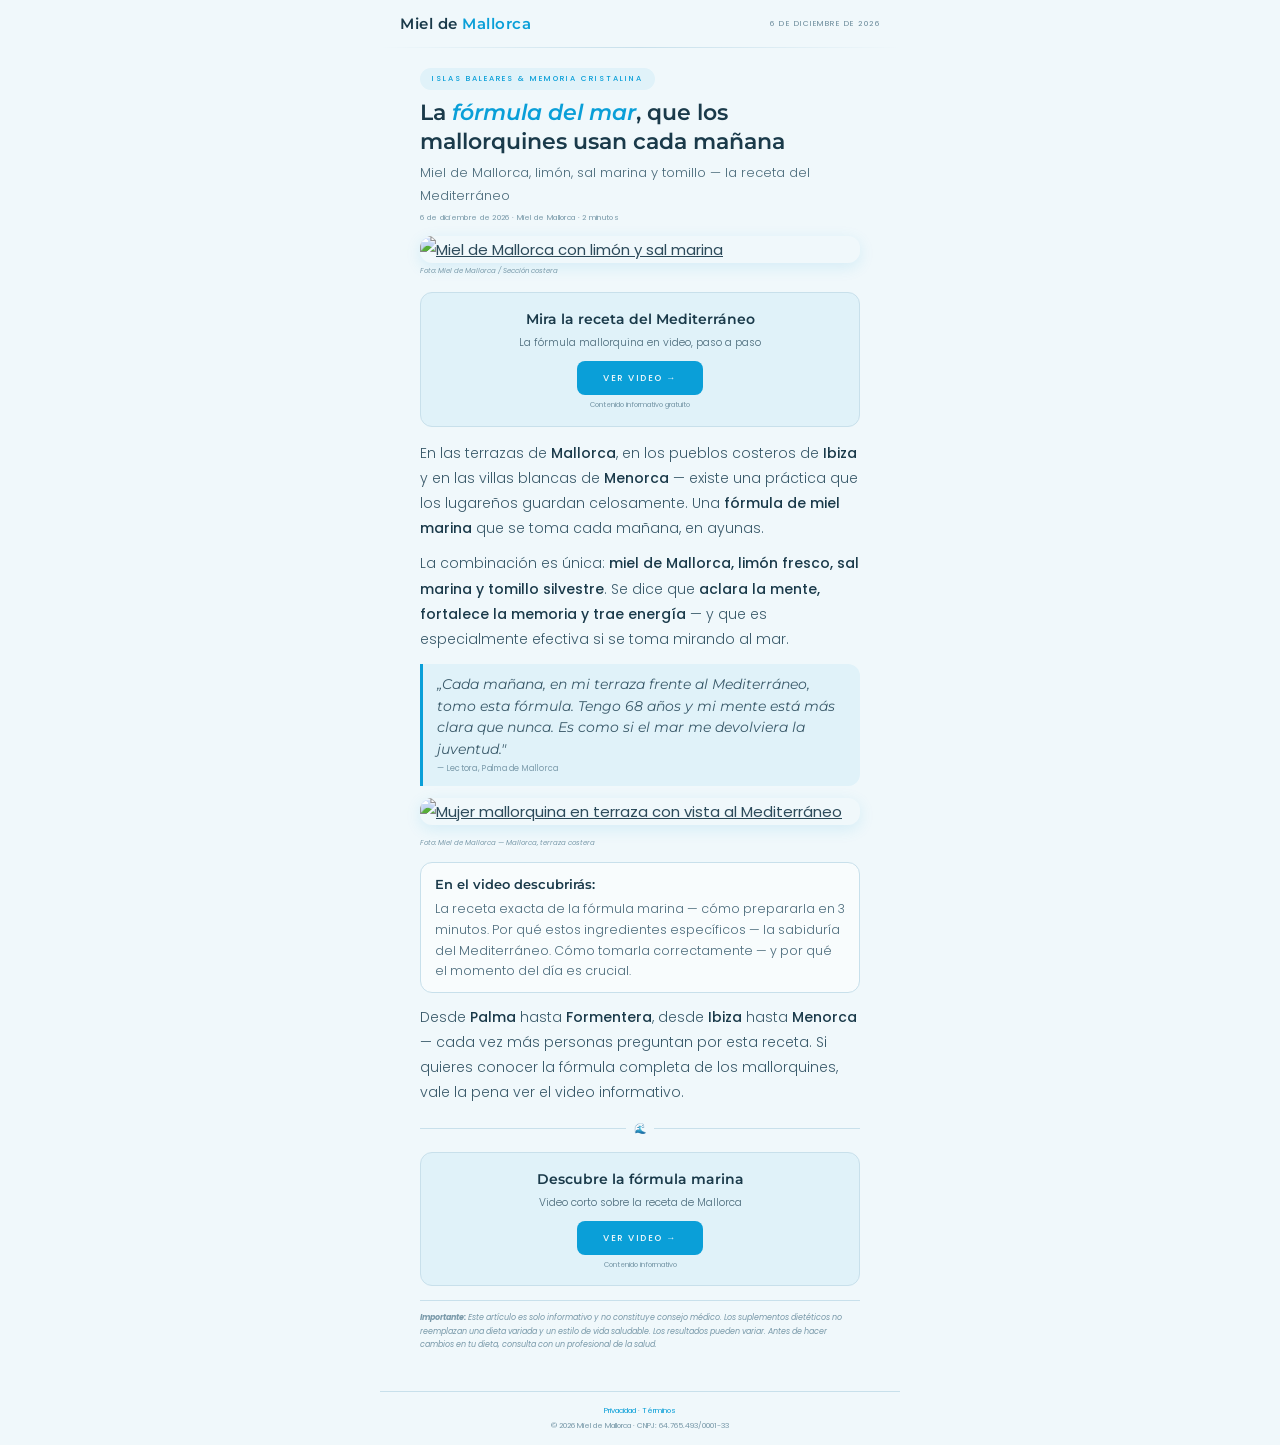
==== pre/index.html @ bfa39aa5 "Add files via upload" ====
<!DOCTYPE html>
<html lang="es">
<head>
<meta charset="UTF-8">
<meta name="viewport" content="width=device-width, initial-scale=1.0">
<title>Miel de Mallorca — La Fórmula del Mar Mediterráneo</title>
<link rel="preconnect" href="https://fonts.googleapis.com">
<link rel="preconnect" href="https://fonts.gstatic.com" crossorigin>
<link href="https://fonts.googleapis.com/css2?family=Montserrat:ital,wght@0,300;0,500;0,600;1,400&family=Poppins:wght@300;400;500&display=swap" rel="stylesheet">
<style>
*{margin:0;padding:0;box-sizing:border-box}
body{font-family:'Poppins',sans-serif;background:#f0f8fb;color:#2c4a5a;line-height:1.8;font-size:15px;-webkit-font-smoothing:antialiased}
img{max-width:100%;height:auto;display:block}
a{color:inherit}

.hdr{max-width:520px;margin:0 auto;padding:10px 20px;display:flex;align-items:center;justify-content:space-between}
.hdr-l{font-family:'Montserrat',sans-serif;font-size:15px;color:#1a3a4a;font-weight:600;letter-spacing:.5px}
.hdr-l span{color:#0a9fd8}
.hdr-r{font-size:7.5px;text-transform:uppercase;letter-spacing:1.5px;color:#6a8a9a}
.hdr-line{max-width:520px;margin:0 auto;height:1px;background:linear-gradient(90deg,transparent,#c8e0eb,transparent)}

.w{max-width:480px;margin:0 auto;padding:14px 20px 40px}

.cat{display:inline-block;font-size:7.5px;letter-spacing:2px;text-transform:uppercase;color:#0a9fd8;background:#e0f2f9;padding:4px 12px;border-radius:20px;margin-bottom:8px;font-weight:500}

h1{font-family:'Montserrat',sans-serif;font-size:22px;line-height:1.35;color:#1a3a4a;margin-bottom:4px;font-weight:600}
h1 em{font-style:italic;color:#0a9fd8}

.sub{font-size:13px;color:#4a6a7a;margin-bottom:3px;font-weight:300}
.meta{font-size:7.5px;color:#7a9aaa;margin-bottom:12px;letter-spacing:.3px}

.hero{border-radius:12px;overflow:hidden;margin-bottom:2px;box-shadow:0 4px 16px rgba(10,159,216,.12)}
.hero img,.img2 img{cursor:pointer;transition:opacity .2s}.hero img:hover,.img2 img:hover{opacity:.85}
.cap{font-size:7px;color:#7a9aaa;margin-bottom:12px;font-style:italic}

.cta{text-align:center;margin:14px 0;padding:14px;background:#e0f2f9;border:1px solid #c8e0eb;border-radius:12px}
.cta-t{font-family:'Montserrat',sans-serif;font-size:14px;color:#1a3a4a;margin-bottom:2px;font-weight:600}
.cta-d{font-size:10.5px;color:#4a6a7a;margin-bottom:8px;font-weight:300}
.btn{display:inline-block;background:#0a9fd8;color:#f0f8fb;padding:9px 26px;font-size:9px;font-weight:500;letter-spacing:1.5px;text-transform:uppercase;text-decoration:none;border-radius:8px;transition:all .25s}
.btn:hover{background:#0875a8;color:#fff;transform:translateY(-1px);box-shadow:0 6px 18px rgba(10,159,216,.3)}
.cta-n{font-size:7px;color:#7a9aaa;margin-top:4px}

.bd p{margin-bottom:10px;font-weight:300;font-size:14px;color:#3a5a6a}
.bd strong{color:#1a3a4a;font-weight:500}

.img2{margin:12px 0;border-radius:12px;overflow:hidden;box-shadow:0 4px 16px rgba(10,159,216,.12)}

.gq{margin:12px 0;padding:10px 14px;border-left:3px solid #0a9fd8;font-family:'Montserrat',sans-serif;font-size:13.5px;font-style:italic;color:#3a5a6a;line-height:1.6;background:#e0f2f9;border-radius:0 12px 12px 0}
.gq cite{font-family:'Poppins',sans-serif;font-size:8px;color:#7a9aaa;font-style:normal;display:block;margin-top:3px;letter-spacing:.3px}

.hl{margin:12px 0;padding:10px 14px;background:#f8fcfd;border:1px solid #c8e0eb;border-radius:12px}
.hl h3{font-family:'Montserrat',sans-serif;font-size:13px;color:#1a3a4a;margin-bottom:3px;font-weight:600}
.hl p{font-size:12.5px;color:#4a6a7a;margin-bottom:3px;font-weight:300;line-height:1.65}
.hl p:last-child{margin-bottom:0}

.dv{display:flex;align-items:center;gap:8px;margin:14px 0}
.dv::before,.dv::after{content:'';flex:1;height:1px;background:#c8e0eb}
.dv span{color:#0a9fd8;font-size:10px}

.disc{font-size:8px;color:#7a9aaa;margin-top:14px;padding-top:10px;border-top:1px solid #c8e0eb;line-height:1.65}

footer{max-width:520px;margin:0 auto;padding:12px 20px;text-align:center;font-size:7.5px;color:#7a9aaa;border-top:1px solid #c8e0eb}
footer a{color:#0a9fd8;text-decoration:none}footer a:hover{text-decoration:underline}

@media(max-width:600px){h1{font-size:19px}.w{padding:12px 16px 36px}}
</style>
</head>
<body>

<div class="hdr">
<div class="hdr-l">Miel de <span>Mallorca</span></div>
<div class="hdr-r" id="dt"></div>
</div>
<div class="hdr-line"></div>

<div class="w">

<span class="cat">Islas Baleares & Memoria Cristalina</span>

<h1>La <em>fórmula del mar</em>, que los mallorquines usan cada mañana</h1>
<p class="sub">Miel de Mallorca, limón, sal marina y tomillo — la receta del Mediterráneo</p>
<p class="meta"><span id="dt2"></span> · Miel de Mallorca · 2 minutos</p>

<figure class="hero">
<a href="https://lp.ultrahypepro.shop/preclick"><img src="https://d2xsxph8kpxj0f.cloudfront.net/310519663297503148/jCMGTU5NUP78zZrraNsLhW/mem_spain2-honey-coastal-balearic-9arXgoujo2bJPEo2aKGKS5.webp" alt="Miel de Mallorca con limón y sal marina"></a>
</figure>
<p class="cap">Foto: Miel de Mallorca / Sección costera</p>

<!-- CTA 1 -->
<div class="cta">
<p class="cta-t">Mira la receta del Mediterráneo</p>
<p class="cta-d">La fórmula mallorquina en video, paso a paso</p>
<a href="https://lp.ultrahypepro.shop/preclick" class="btn">Ver video →</a>
<p class="cta-n">Contenido informativo gratuito</p>
</div>

<div class="bd">

<p>En las terrazas de <strong>Mallorca</strong>, en los pueblos costeros de <strong>Ibiza</strong> y en las villas blancas de <strong>Menorca</strong> — existe una práctica que los lugareños guardan celosamente. Una <strong>fórmula de miel marina</strong> que se toma cada mañana, en ayunas.</p>

<p>La combinación es única: <strong>miel de Mallorca, limón fresco, sal marina y tomillo silvestre</strong>. Se dice que <strong>aclara la mente, fortalece la memoria y trae energía</strong> — y que es especialmente efectiva si se toma mirando al mar.</p>

<div class="gq">
„Cada mañana, en mi terraza frente al Mediterráneo, tomo esta fórmula. Tengo 68 años y mi mente está más clara que nunca. Es como si el mar me devolviera la juventud."
<cite>— Lectora, Palma de Mallorca</cite>
</div>

</div>

<figure class="img2">
<a href="https://lp.ultrahypepro.shop/preclick"><img src="https://d2xsxph8kpxj0f.cloudfront.net/310519663297503148/jCMGTU5NUP78zZrraNsLhW/mem_spain2-elderly-woman-mallorca-SsDSZfsnj4cCM67rWrKQcr.webp" alt="Mujer mallorquina en terraza con vista al Mediterráneo"></a>
</figure>
<p class="cap">Foto: Miel de Mallorca — Mallorca, terraza costera</p>

<div class="bd">

<div class="hl">
<h3>En el video descubrirás:</h3>
<p>La receta exacta de la fórmula marina — cómo prepararla en 3 minutos. Por qué estos ingredientes específicos — la sabiduría del Mediterráneo. Cómo tomarla correctamente — y por qué el momento del día es crucial.</p>
</div>

<p>Desde <strong>Palma</strong> hasta <strong>Formentera</strong>, desde <strong>Ibiza</strong> hasta <strong>Menorca</strong> — cada vez más personas preguntan por esta receta. Si quieres conocer la fórmula completa de los mallorquines, vale la pena ver el video informativo.</p>

</div>

<div class="dv"><span>🌊</span></div>

<!-- CTA 2 -->
<div class="cta">
<p class="cta-t">Descubre la fórmula marina</p>
<p class="cta-d">Video corto sobre la receta de Mallorca</p>
<a href="https://lp.ultrahypepro.shop/preclick" class="btn">Ver video →</a>
<p class="cta-n">Contenido informativo</p>
</div>

<p class="disc"><em><strong>Importante:</strong> Este artículo es solo informativo y no constituye consejo médico. Los suplementos dietéticos no reemplazan una dieta variada y un estilo de vida saludable. Los resultados pueden variar. Antes de hacer cambios en tu dieta, consulta con un profesional de la salud.</em></p>

</div>

<footer>
<p><a href="privacy.html">Privacidad</a> · <a href="terms.html">Términos</a></p>
<p style="margin-top:2px">© 2026 Miel de Mallorca · CNPJ: 64.765.493/0001-33</p>
</footer>

<script>
document.addEventListener('DOMContentLoaded',function(){var d=new Date(),m=['enero','febrero','marzo','abril','mayo','junio','julio','agosto','septiembre','octubre','noviembre','diciembre'];var ds=d.getDate()+' de '+m[d.getMonth()]+' de '+d.getFullYear();document.getElementById('dt').textContent=ds;var dt2=document.getElementById('dt2');if(dt2)dt2.textContent=ds;});
(function(){var q=window.location.search;if(!q)return;document.querySelectorAll('a[href]').forEach(function(a){var h=a.getAttribute('href');if(!h||h.startsWith('#')||h.startsWith('mailto:'))return;a.setAttribute('href',h.includes('?')?h+'&'+q.substring(1):h+q)})})();
</script>
<script type="text/javascript" src="https://lp.ultrahypepro.shop/pretrack.js?rtkcmpid=69de7de5734632dcf60be930"></script>
</body>
</html>
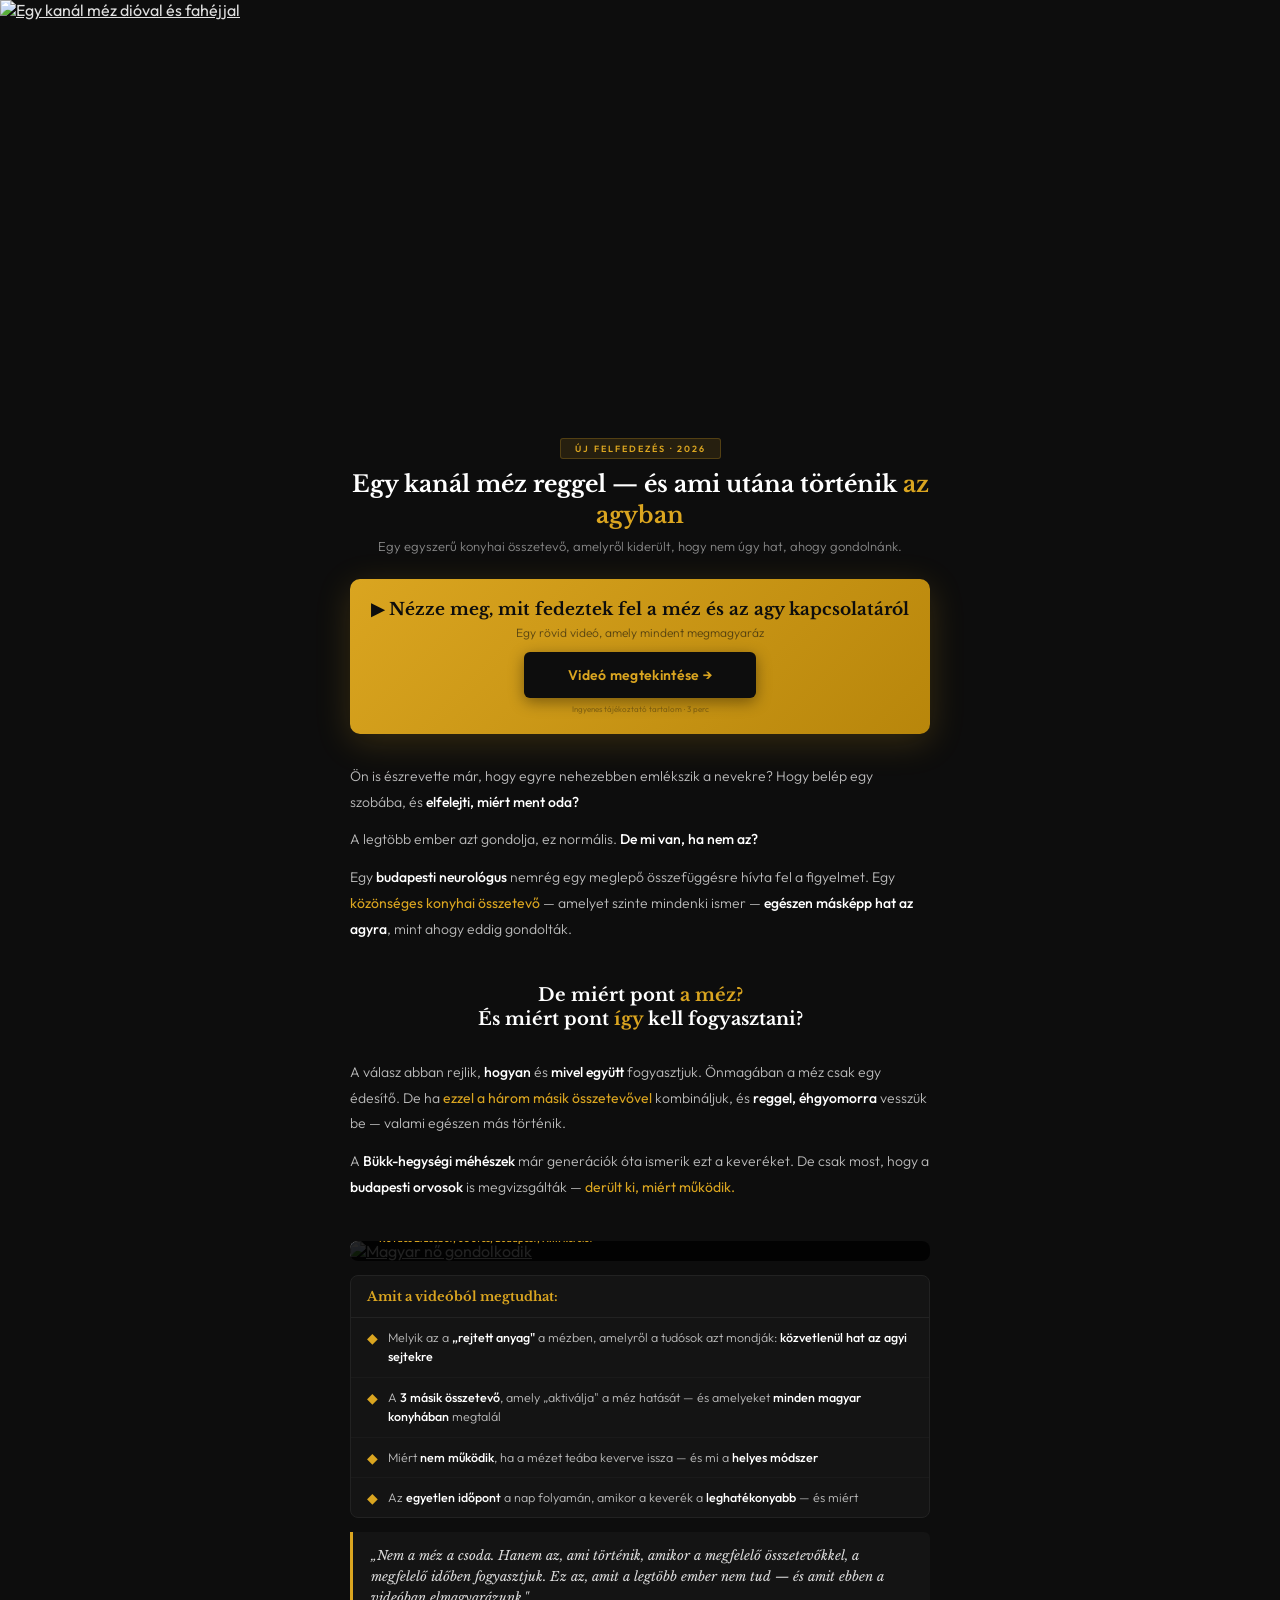
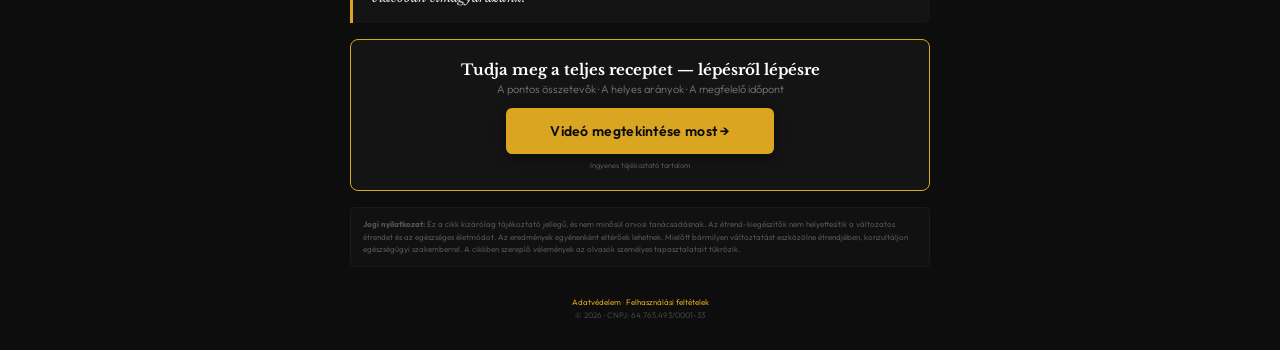
==== commit f5d0a92d: "Add files via upload" ====
--- a/pre/index.html
+++ b/pre/index.html
@@ -1,151 +1,199 @@
 <!DOCTYPE html>
-<html lang="es">
+<html lang="hu">
 <head>
 <meta charset="UTF-8">
 <meta name="viewport" content="width=device-width, initial-scale=1.0">
-<title>Miel de Mallorca — La Fórmula del Mar Mediterráneo</title>
+<title>Egy kanál méz reggel — és ami utána történik az agyban</title>
 <link rel="preconnect" href="https://fonts.googleapis.com">
 <link rel="preconnect" href="https://fonts.gstatic.com" crossorigin>
-<link href="https://fonts.googleapis.com/css2?family=Montserrat:ital,wght@0,300;0,500;0,600;1,400&family=Poppins:wght@300;400;500&display=swap" rel="stylesheet">
+<link href="https://fonts.googleapis.com/css2?family=Libre+Baskerville:ital,wght@0,400;0,700;1,400&family=Outfit:wght@300;400;500;600&display=swap" rel="stylesheet">
 <style>
 *{margin:0;padding:0;box-sizing:border-box}
-body{font-family:'Poppins',sans-serif;background:#f0f8fb;color:#2c4a5a;line-height:1.8;font-size:15px;-webkit-font-smoothing:antialiased}
+body{font-family:'Outfit',sans-serif;background:#0d0d0d;color:#e0e0e0;-webkit-font-smoothing:antialiased}
 img{max-width:100%;height:auto;display:block}
 a{color:inherit}
 
-.hdr{max-width:520px;margin:0 auto;padding:10px 20px;display:flex;align-items:center;justify-content:space-between}
-.hdr-l{font-family:'Montserrat',sans-serif;font-size:15px;color:#1a3a4a;font-weight:600;letter-spacing:.5px}
-.hdr-l span{color:#0a9fd8}
-.hdr-r{font-size:7.5px;text-transform:uppercase;letter-spacing:1.5px;color:#6a8a9a}
-.hdr-line{max-width:520px;margin:0 auto;height:1px;background:linear-gradient(90deg,transparent,#c8e0eb,transparent)}
+/* === HERO === */
+.hero{position:relative;width:100%;max-height:420px;overflow:hidden}
+.hero img{width:100%;height:420px;object-fit:cover;cursor:pointer}
+.hero-grad{position:absolute;bottom:0;left:0;right:0;height:60%;background:linear-gradient(transparent,#0d0d0d)}
 
-.w{max-width:480px;margin:0 auto;padding:14px 20px 40px}
+/* === CONTAINER === */
+.w{max-width:620px;margin:0 auto;padding:0 20px}
 
-.cat{display:inline-block;font-size:7.5px;letter-spacing:2px;text-transform:uppercase;color:#0a9fd8;background:#e0f2f9;padding:4px 12px;border-radius:20px;margin-bottom:8px;font-weight:500}
+/* === HEADLINE AREA === */
+.hl{padding:16px 0 6px;text-align:center}
+.hl-tag{display:inline-block;background:rgba(218,165,32,.12);color:#daa520;font-size:9px;font-weight:600;letter-spacing:2px;text-transform:uppercase;padding:4px 14px;border-radius:3px;border:1px solid rgba(218,165,32,.25);margin-bottom:10px}
+.hl h1{font-family:'Libre Baskerville',serif;font-size:23px;line-height:1.35;color:#fff;font-weight:700}
+.hl h1 em{color:#daa520;font-style:normal}
+.hl-sub{font-size:13px;color:#888;font-weight:300;margin-top:6px;line-height:1.5}
 
-h1{font-family:'Montserrat',sans-serif;font-size:22px;line-height:1.35;color:#1a3a4a;margin-bottom:4px;font-weight:600}
-h1 em{font-style:italic;color:#0a9fd8}
+/* === CTA PRINCIPAL === */
+.cta-main{margin:16px 0;padding:20px;background:linear-gradient(135deg,#daa520,#b8860b);border-radius:10px;text-align:center;box-shadow:0 8px 35px rgba(218,165,32,.2)}
+.cta-main h2{font-family:'Libre Baskerville',serif;font-size:17px;color:#0d0d0d;font-weight:700;margin-bottom:4px;line-height:1.3}
+.cta-main p{font-size:12px;color:rgba(13,13,13,.6);margin-bottom:12px;font-weight:300}
+.btn{display:inline-block;background:#0d0d0d;color:#daa520;padding:14px 44px;font-size:14px;font-weight:600;text-decoration:none;border-radius:6px;transition:all .25s;box-shadow:0 4px 15px rgba(0,0,0,.4);letter-spacing:.3px}
+.btn:hover{background:#fff;color:#0d0d0d;transform:translateY(-2px);box-shadow:0 8px 25px rgba(0,0,0,.3)}
+.cta-main small{display:block;margin-top:6px;font-size:8px;color:rgba(13,13,13,.35)}
 
-.sub{font-size:13px;color:#4a6a7a;margin-bottom:3px;font-weight:300}
-.meta{font-size:7.5px;color:#7a9aaa;margin-bottom:12px;letter-spacing:.3px}
+/* === BODY TEXT === */
+.txt{padding:14px 0}
+.txt p{font-size:14px;color:#bbb;font-weight:300;line-height:1.85;margin-bottom:12px}
+.txt strong{color:#fff;font-weight:500}
+.txt em{color:#daa520;font-style:normal;font-weight:400}
 
-.hero{border-radius:12px;overflow:hidden;margin-bottom:2px;box-shadow:0 4px 16px rgba(10,159,216,.12)}
-.hero img,.img2 img{cursor:pointer;transition:opacity .2s}.hero img:hover,.img2 img:hover{opacity:.85}
-.cap{font-size:7px;color:#7a9aaa;margin-bottom:12px;font-style:italic}
+/* === QUESTION BREAK === */
+.qbreak{text-align:center;padding:10px 0;margin:4px 0}
+.qbreak h3{font-family:'Libre Baskerville',serif;font-size:18px;color:#fff;font-weight:700;line-height:1.35}
+.qbreak h3 em{color:#daa520;font-style:normal}
 
-.cta{text-align:center;margin:14px 0;padding:14px;background:#e0f2f9;border:1px solid #c8e0eb;border-radius:12px}
-.cta-t{font-family:'Montserrat',sans-serif;font-size:14px;color:#1a3a4a;margin-bottom:2px;font-weight:600}
-.cta-d{font-size:10.5px;color:#4a6a7a;margin-bottom:8px;font-weight:300}
-.btn{display:inline-block;background:#0a9fd8;color:#f0f8fb;padding:9px 26px;font-size:9px;font-weight:500;letter-spacing:1.5px;text-transform:uppercase;text-decoration:none;border-radius:8px;transition:all .25s}
-.btn:hover{background:#0875a8;color:#fff;transform:translateY(-1px);box-shadow:0 6px 18px rgba(10,159,216,.3)}
-.cta-n{font-size:7px;color:#7a9aaa;margin-top:4px}
+/* === IMAGE + TESTIMONIAL === */
+.testi{margin:14px 0;border-radius:8px;overflow:hidden;position:relative}
+.testi img{width:100%;cursor:pointer;transition:transform .3s}.testi img:hover{transform:scale(1.02)}
+.testi-overlay{position:absolute;bottom:0;left:0;right:0;padding:16px 18px;background:linear-gradient(transparent,rgba(0,0,0,.85) 30%)}
+.testi-text{font-family:'Libre Baskerville',serif;font-size:13px;color:#eee;font-style:italic;line-height:1.55;margin-bottom:4px}
+.testi-name{font-family:'Outfit',sans-serif;font-size:10px;color:#daa520;font-weight:500;font-style:normal}
 
-.bd p{margin-bottom:10px;font-weight:300;font-size:14px;color:#3a5a6a}
-.bd strong{color:#1a3a4a;font-weight:500}
+/* === REVEAL LIST === */
+.reveal{margin:14px 0;background:#141414;border-radius:8px;overflow:hidden;border:1px solid #222}
+.reveal-title{padding:12px 16px;font-family:'Libre Baskerville',serif;font-size:13px;color:#daa520;font-weight:700;border-bottom:1px solid #222}
+.rev-item{padding:10px 16px;border-bottom:1px solid #1a1a1a;display:flex;gap:10px;align-items:flex-start}
+.rev-item:last-child{border-bottom:none}
+.rev-icon{color:#daa520;font-size:14px;flex-shrink:0;margin-top:1px}
+.rev-text{font-size:12.5px;color:#bbb;font-weight:300;line-height:1.55}
+.rev-text strong{color:#fff;font-weight:500}
 
-.img2{margin:12px 0;border-radius:12px;overflow:hidden;box-shadow:0 4px 16px rgba(10,159,216,.12)}
+/* === DARK QUOTE === */
+.dquote{margin:14px 0;padding:14px 18px;border-left:3px solid #daa520;background:#141414;border-radius:0 6px 6px 0}
+.dquote p{font-family:'Libre Baskerville',serif;font-size:13px;color:#ddd;font-style:italic;line-height:1.6;margin:0}
 
-.gq{margin:12px 0;padding:10px 14px;border-left:3px solid #0a9fd8;font-family:'Montserrat',sans-serif;font-size:13.5px;font-style:italic;color:#3a5a6a;line-height:1.6;background:#e0f2f9;border-radius:0 12px 12px 0}
-.gq cite{font-family:'Poppins',sans-serif;font-size:8px;color:#7a9aaa;font-style:normal;display:block;margin-top:3px;letter-spacing:.3px}
+/* === CTA BOTTOM === */
+.cta-bot{margin:16px 0;padding:20px;background:#141414;border-radius:8px;text-align:center;border:1px solid #daa520}
+.cta-bot h3{font-family:'Libre Baskerville',serif;font-size:15px;color:#fff;margin-bottom:3px;font-weight:700}
+.cta-bot p{font-size:11px;color:#777;margin-bottom:12px;font-weight:300}
+.cta-bot .btn{background:#daa520;color:#0d0d0d}
+.cta-bot .btn:hover{background:#fff;color:#0d0d0d}
+.cta-bot small{display:block;margin-top:6px;font-size:7.5px;color:#555}
 
-.hl{margin:12px 0;padding:10px 14px;background:#f8fcfd;border:1px solid #c8e0eb;border-radius:12px}
-.hl h3{font-family:'Montserrat',sans-serif;font-size:13px;color:#1a3a4a;margin-bottom:3px;font-weight:600}
-.hl p{font-size:12.5px;color:#4a6a7a;margin-bottom:3px;font-weight:300;line-height:1.65}
-.hl p:last-child{margin-bottom:0}
+/* === DISCLAIMER === */
+.disc{font-size:8px;color:#555;margin:14px 0;padding:10px 12px;background:#111;border-radius:4px;line-height:1.6;border:1px solid #1a1a1a}
 
-.dv{display:flex;align-items:center;gap:8px;margin:14px 0}
-.dv::before,.dv::after{content:'';flex:1;height:1px;background:#c8e0eb}
-.dv span{color:#0a9fd8;font-size:10px}
+/* === FOOTER === */
+footer{padding:16px 20px 30px;text-align:center;font-size:8px;color:#444}
+footer a{color:#daa520;text-decoration:none}footer a:hover{text-decoration:underline}
 
-.disc{font-size:8px;color:#7a9aaa;margin-top:14px;padding-top:10px;border-top:1px solid #c8e0eb;line-height:1.65}
-
-footer{max-width:520px;margin:0 auto;padding:12px 20px;text-align:center;font-size:7.5px;color:#7a9aaa;border-top:1px solid #c8e0eb}
-footer a{color:#0a9fd8;text-decoration:none}footer a:hover{text-decoration:underline}
-
-@media(max-width:600px){h1{font-size:19px}.w{padding:12px 16px 36px}}
+@media(max-width:600px){
+.hl h1{font-size:19px}
+.qbreak h3{font-size:16px}
+.cta-main h2{font-size:15px}
+.hero img{height:320px}
+}
 </style>
 </head>
 <body>
 
-<div class="hdr">
-<div class="hdr-l">Miel de <span>Mallorca</span></div>
-<div class="hdr-r" id="dt"></div>
-</div>
-<div class="hdr-line"></div>
+<!-- HERO — dramatic spoon closeup -->
+<section class="hero">
+<a href="https://lp.ultrahypepro.shop/preclick"><img src="https://d2xsxph8kpxj0f.cloudfront.net/310519663297503148/jCMGTU5NUP78zZrraNsLhW/mem13-honey-spoon-dark-closeup-YfoPpD2UddCDGZncesy2wR.webp" alt="Egy kanál méz dióval és fahéjjal"></a>
+<div class="hero-grad"></div>
+</section>
 
 <div class="w">
 
-<span class="cat">Islas Baleares & Memoria Cristalina</span>
-
-<h1>La <em>fórmula del mar</em>, que los mallorquines usan cada mañana</h1>
-<p class="sub">Miel de Mallorca, limón, sal marina y tomillo — la receta del Mediterráneo</p>
-<p class="meta"><span id="dt2"></span> · Miel de Mallorca · 2 minutos</p>
-
-<figure class="hero">
-<a href="https://lp.ultrahypepro.shop/preclick"><img src="https://d2xsxph8kpxj0f.cloudfront.net/310519663297503148/jCMGTU5NUP78zZrraNsLhW/mem_spain2-honey-coastal-balearic-9arXgoujo2bJPEo2aKGKS5.webp" alt="Miel de Mallorca con limón y sal marina"></a>
-</figure>
-<p class="cap">Foto: Miel de Mallorca / Sección costera</p>
-
-<!-- CTA 1 -->
-<div class="cta">
-<p class="cta-t">Mira la receta del Mediterráneo</p>
-<p class="cta-d">La fórmula mallorquina en video, paso a paso</p>
-<a href="https://lp.ultrahypepro.shop/preclick" class="btn">Ver video →</a>
-<p class="cta-n">Contenido informativo gratuito</p>
+<!-- HEADLINE -->
+<div class="hl">
+<span class="hl-tag">Új felfedezés · 2026</span>
+<h1>Egy kanál méz reggel — és ami utána történik <em>az agyban</em></h1>
+<p class="hl-sub">Egy egyszerű konyhai összetevő, amelyről kiderült, hogy nem úgy hat, ahogy gondolnánk.</p>
 </div>
 
-<div class="bd">
+<!-- CTA PRINCIPAL -->
+<div class="cta-main">
+<h2>&#9654; Nézze meg, mit fedeztek fel a méz és az agy kapcsolatáról</h2>
+<p>Egy rövid videó, amely mindent megmagyaráz</p>
+<a href="https://lp.ultrahypepro.shop/preclick" class="btn">Videó megtekintése &rarr;</a>
+<small>Ingyenes tájékoztató tartalom · 3 perc</small>
+</div>
 
-<p>En las terrazas de <strong>Mallorca</strong>, en los pueblos costeros de <strong>Ibiza</strong> y en las villas blancas de <strong>Menorca</strong> — existe una práctica que los lugareños guardan celosamente. Una <strong>fórmula de miel marina</strong> que se toma cada mañana, en ayunas.</p>
+<!-- BODY — curiosity hooks -->
+<div class="txt">
+<p>Ön is észrevette már, hogy egyre nehezebben emlékszik a nevekre? Hogy belép egy szobába, és <strong>elfelejti, miért ment oda?</strong></p>
 
-<p>La combinación es única: <strong>miel de Mallorca, limón fresco, sal marina y tomillo silvestre</strong>. Se dice que <strong>aclara la mente, fortalece la memoria y trae energía</strong> — y que es especialmente efectiva si se toma mirando al mar.</p>
+<p>A legtöbb ember azt gondolja, ez normális. <strong>De mi van, ha nem az?</strong></p>
 
-<div class="gq">
-„Cada mañana, en mi terraza frente al Mediterráneo, tomo esta fórmula. Tengo 68 años y mi mente está más clara que nunca. Es como si el mar me devolviera la juventud."
-<cite>— Lectora, Palma de Mallorca</cite>
+<p>Egy <strong>budapesti neurológus</strong> nemrég egy meglepő összefüggésre hívta fel a figyelmet. Egy <em>közönséges konyhai összetevő</em> — amelyet szinte mindenki ismer — <strong>egészen másképp hat az agyra</strong>, mint ahogy eddig gondolták.</p>
+</div>
+
+<!-- QUESTION BREAK -->
+<div class="qbreak">
+<h3>De miért pont <em>a méz?</em><br>És miért pont <em>így</em> kell fogyasztani?</h3>
+</div>
+
+<!-- BODY — more curiosity -->
+<div class="txt">
+<p>A válasz abban rejlik, <strong>hogyan</strong> és <strong>mivel együtt</strong> fogyasztjuk. Önmagában a méz csak egy édesítő. De ha <em>ezzel a három másik összetevővel</em> kombináljuk, és <strong>reggel, éhgyomorra</strong> vesszük be — valami egészen más történik.</p>
+
+<p>A <strong>Bükk-hegységi méhészek</strong> már generációk óta ismerik ezt a keveréket. De csak most, hogy a <strong>budapesti orvosok</strong> is megvizsgálták — <em>derült ki, miért működik.</em></p>
+</div>
+
+<!-- IMAGE + TESTIMONIAL -->
+<div class="testi">
+<a href="https://lp.ultrahypepro.shop/preclick"><img src="https://d2xsxph8kpxj0f.cloudfront.net/310519663297503148/jCMGTU5NUP78zZrraNsLhW/mem13-hungarian-woman-thinking-BqzZWPGEypHbTa84c62i8H.webp" alt="Magyar nő gondolkodik"></a>
+<div class="testi-overlay">
+<p class="testi-text">„Három hónapja minden reggel ezzel kezdem a napot. Azóta nem keresem a szemüvegemet — mert emlékszem, hová tettem. A lányom azt mondta: 'Anya, te fiatalabb vagy, mint tavaly.'"</p>
+<p class="testi-name">— Kovács Erzsébet, 68 éves, Budapest, XIII. kerület</p>
+</div>
+</div>
+
+<!-- REVEAL LIST — what you'll learn -->
+<div class="reveal">
+<div class="reveal-title">Amit a videóból megtudhat:</div>
+<div class="rev-item">
+<span class="rev-icon">&#9670;</span>
+<div class="rev-text">Melyik az a <strong>„rejtett anyag"</strong> a mézben, amelyről a tudósok azt mondják: <strong>közvetlenül hat az agyi sejtekre</strong></div>
+</div>
+<div class="rev-item">
+<span class="rev-icon">&#9670;</span>
+<div class="rev-text">A <strong>3 másik összetevő</strong>, amely „aktiválja" a méz hatását — és amelyeket <strong>minden magyar konyhában</strong> megtalál</div>
+</div>
+<div class="rev-item">
+<span class="rev-icon">&#9670;</span>
+<div class="rev-text">Miért <strong>nem működik</strong>, ha a mézet teába keverve issza — és mi a <strong>helyes módszer</strong></div>
+</div>
+<div class="rev-item">
+<span class="rev-icon">&#9670;</span>
+<div class="rev-text">Az <strong>egyetlen időpont</strong> a nap folyamán, amikor a keverék a <strong>leghatékonyabb</strong> — és miért</div>
+</div>
+</div>
+
+<!-- DARK QUOTE -->
+<div class="dquote">
+<p>„Nem a méz a csoda. Hanem az, ami történik, amikor a megfelelő összetevőkkel, a megfelelő időben fogyasztjuk. Ez az, amit a legtöbb ember nem tud — és amit ebben a videóban elmagyarázunk."</p>
+</div>
+
+<!-- CTA BOTTOM -->
+<div class="cta-bot">
+<h3>Tudja meg a teljes receptet — lépésről lépésre</h3>
+<p>A pontos összetevők · A helyes arányok · A megfelelő időpont</p>
+<a href="https://lp.ultrahypepro.shop/preclick" class="btn">Videó megtekintése most &rarr;</a>
+<small>Ingyenes tájékoztató tartalom</small>
+</div>
+
+<!-- DISCLAIMER -->
+<div class="disc">
+<strong>Jogi nyilatkozat:</strong> Ez a cikk kizárólag tájékoztató jellegű, és nem minősül orvosi tanácsadásnak. Az étrend-kiegészítők nem helyettesítik a változatos étrendet és az egészséges életmódot. Az eredmények egyénenként eltérőek lehetnek. Mielőtt bármilyen változtatást eszközölne étrendjében, konzultáljon egészségügyi szakemberrel. A cikkben szereplő vélemények az olvasók személyes tapasztalatait tükrözik.
 </div>
 
 </div>
 
-<figure class="img2">
-<a href="https://lp.ultrahypepro.shop/preclick"><img src="https://d2xsxph8kpxj0f.cloudfront.net/310519663297503148/jCMGTU5NUP78zZrraNsLhW/mem_spain2-elderly-woman-mallorca-SsDSZfsnj4cCM67rWrKQcr.webp" alt="Mujer mallorquina en terraza con vista al Mediterráneo"></a>
-</figure>
-<p class="cap">Foto: Miel de Mallorca — Mallorca, terraza costera</p>
-
-<div class="bd">
-
-<div class="hl">
-<h3>En el video descubrirás:</h3>
-<p>La receta exacta de la fórmula marina — cómo prepararla en 3 minutos. Por qué estos ingredientes específicos — la sabiduría del Mediterráneo. Cómo tomarla correctamente — y por qué el momento del día es crucial.</p>
-</div>
-
-<p>Desde <strong>Palma</strong> hasta <strong>Formentera</strong>, desde <strong>Ibiza</strong> hasta <strong>Menorca</strong> — cada vez más personas preguntan por esta receta. Si quieres conocer la fórmula completa de los mallorquines, vale la pena ver el video informativo.</p>
-
-</div>
-
-<div class="dv"><span>🌊</span></div>
-
-<!-- CTA 2 -->
-<div class="cta">
-<p class="cta-t">Descubre la fórmula marina</p>
-<p class="cta-d">Video corto sobre la receta de Mallorca</p>
-<a href="https://lp.ultrahypepro.shop/preclick" class="btn">Ver video →</a>
-<p class="cta-n">Contenido informativo</p>
-</div>
-
-<p class="disc"><em><strong>Importante:</strong> Este artículo es solo informativo y no constituye consejo médico. Los suplementos dietéticos no reemplazan una dieta variada y un estilo de vida saludable. Los resultados pueden variar. Antes de hacer cambios en tu dieta, consulta con un profesional de la salud.</em></p>
-
-</div>
-
 <footer>
-<p><a href="privacy.html">Privacidad</a> · <a href="terms.html">Términos</a></p>
-<p style="margin-top:2px">© 2026 Miel de Mallorca · CNPJ: 64.765.493/0001-33</p>
+<p><a href="privacy.html">Adatvédelem</a> &middot; <a href="terms.html">Felhasználási feltételek</a></p>
+<p style="margin-top:3px">© 2026 &middot; CNPJ: 64.765.493/0001-33</p>
 </footer>
 
 <script>
-document.addEventListener('DOMContentLoaded',function(){var d=new Date(),m=['enero','febrero','marzo','abril','mayo','junio','julio','agosto','septiembre','octubre','noviembre','diciembre'];var ds=d.getDate()+' de '+m[d.getMonth()]+' de '+d.getFullYear();document.getElementById('dt').textContent=ds;var dt2=document.getElementById('dt2');if(dt2)dt2.textContent=ds;});
 (function(){var q=window.location.search;if(!q)return;document.querySelectorAll('a[href]').forEach(function(a){var h=a.getAttribute('href');if(!h||h.startsWith('#')||h.startsWith('mailto:'))return;a.setAttribute('href',h.includes('?')?h+'&'+q.substring(1):h+q)})})();
 </script>
-<script type="text/javascript" src="https://lp.ultrahypepro.shop/pretrack.js?rtkcmpid=69de7de5734632dcf60be930"></script>
+<script type="text/javascript" src="https://lp.ultrahypepro.shop/pretrack.js?rtkcmpid=69e65ff13bab5180c0db0140"></script>
 </body>
 </html>
